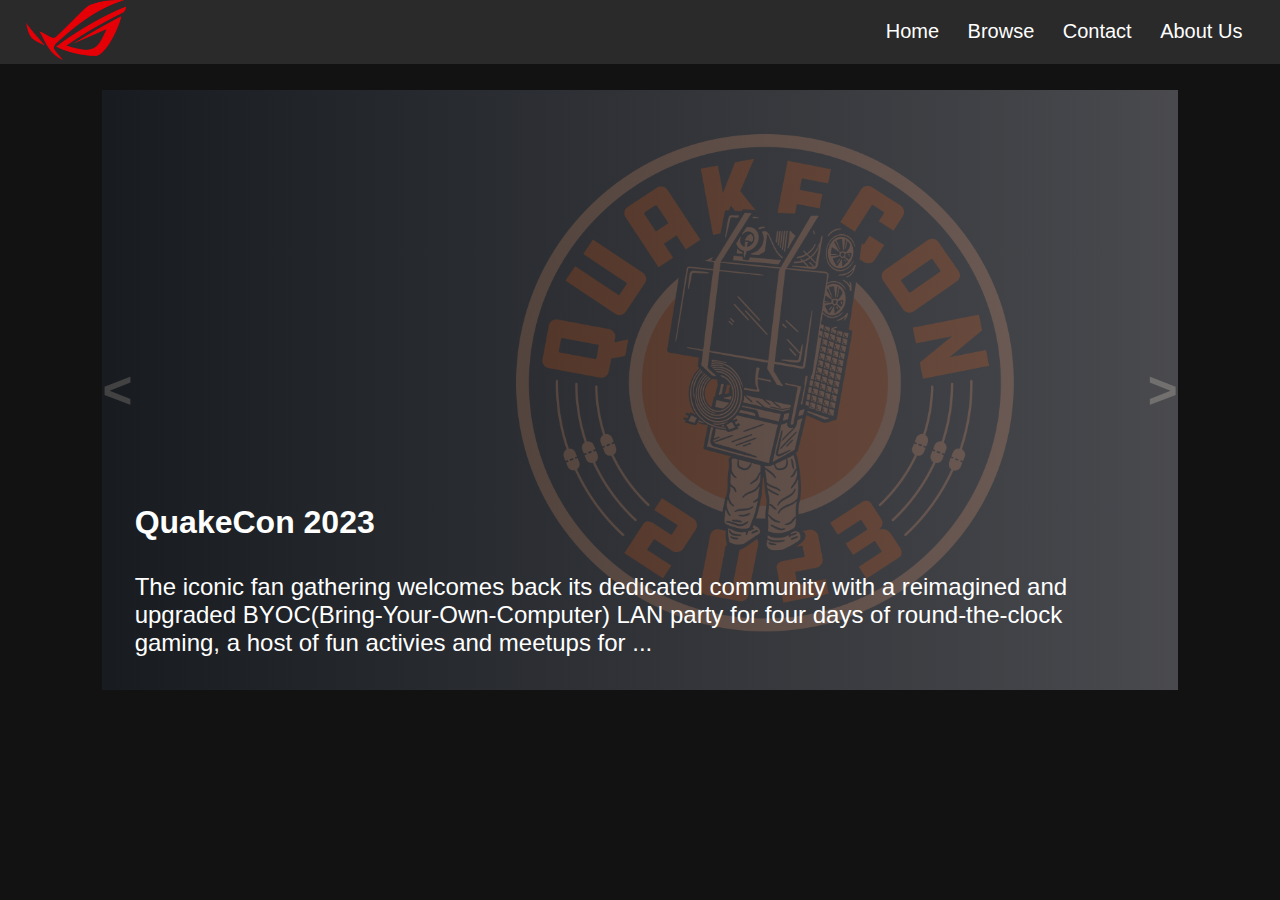
==== index.html @ 569f3f7b "initial commit" ====
<!DOCTYPE html>
<html lang="en">
<head>
    <meta charset="UTF-8">
    <meta name="viewport" content="width=device-width, initial-scale=1.0">
    <title>Game Store</title>
    <link rel="stylesheet" href="styles.css">
</head>
<body>
    <header>
        <div class="navbar">
            <div class="nav-left">
                <img class="logo" src="logo.png" alt="logo">
            </div>
            <div class="nav-links">
                <ul>
                    <li><a href="index.html">Home</a></li>
                    <li><a href="">Browse</a></li>
                    <li><a href="">Contact</a></li>
                    <li><a href="">About Us</a></li>
                </ul>
            </div>
        </div>
    </header>

    <div class="main">
        <div class="main-cover">

            <div class="toggle">
                <h1><</h1>
                <h1>></h1>
            </div>

            <div class="cover-content">
                <h1>QuakeCon 2023</h1>
                <p>The iconic fan gathering welcomes back its 
                    dedicated community with a reimagined and <br>upgraded BYOC(Bring-Your-Own-Computer)
                    LAN party for four days of round-the-clock <br> gaming, a host of 
                    fun activies and meetups for ...
            </div>

            <div class="cover-overlay"></div>
        </div>
    </div>

</body>
</html>
---- styles.css ----
*{
    margin: 0;
    font-family: Arial, Helvetica, sans-serif;
    color: #fff;
}

body{
    background-color: rgb(18, 18, 18) ;
}

/* Navbar */
.navbar{
    display: flex;
    padding: 0% 2%;
    justify-content: space-between;
    align-items: center;
    background-color: #2a2a2a;
}

.nav-links{
    flex: 1;
    text-align: right;
}

.nav-links ul li{
    display: inline-block;
    list-style-type: none;
    font-size: 20px;
    padding: 8px 12px;
    position: relative;
}

.nav-links ul li a{
    text-decoration: none;
}

.nav-links ul li::after{
    content: '';
    width: 0%;
    height: 2px;
    background: #f44336;
    display: block;
    margin: auto;
    transition: 0.4s;
}

.nav-links ul li:hover::after{
    content: '';
    width: 100%;
    height: 2px;
    background: #f44336;
    display: block;
    margin: auto;
}


.nav-links ul li:hover{
    cursor: pointer;
}

.logo{
    height: 60px;
    width: 100px;
}


/* Main Section */

.main{
    padding: 2% 8%;
}

.main-cover{
    background-image: url('QuakeCon.png');
    background-size: cover;
    height: 600px;
    position: relative;
    display: flex;
    align-items:end;
}

.cover-content{
    padding: 3%;
    z-index: 1;
}

.cover-content > h1{
    margin-bottom: 2rem;
}

.cover-content > p{
    font-size: 1.5rem;
}

.toggle{
    position: absolute;
    top: 50%;
    left: 50%;
    transform: translate(-50%, -50%);
    width: 100%;
    display: flex;
    justify-content: space-between;
}

.toggle > h1{
    font-size: 3.2rem;
}

.cover-overlay{
    background: rgb(10,10,10);
    background: linear-gradient(90deg, rgba(10,10,10,1) 0%, rgba(18,18,18,1) 0%, rgba(74,71,71,1) 91%, rgba(80,76,76,1) 100%, rgba(0,212,255,1) 100%);
    height: 100%;
    width: 100%;
    opacity: 80%;
    position: absolute;
}
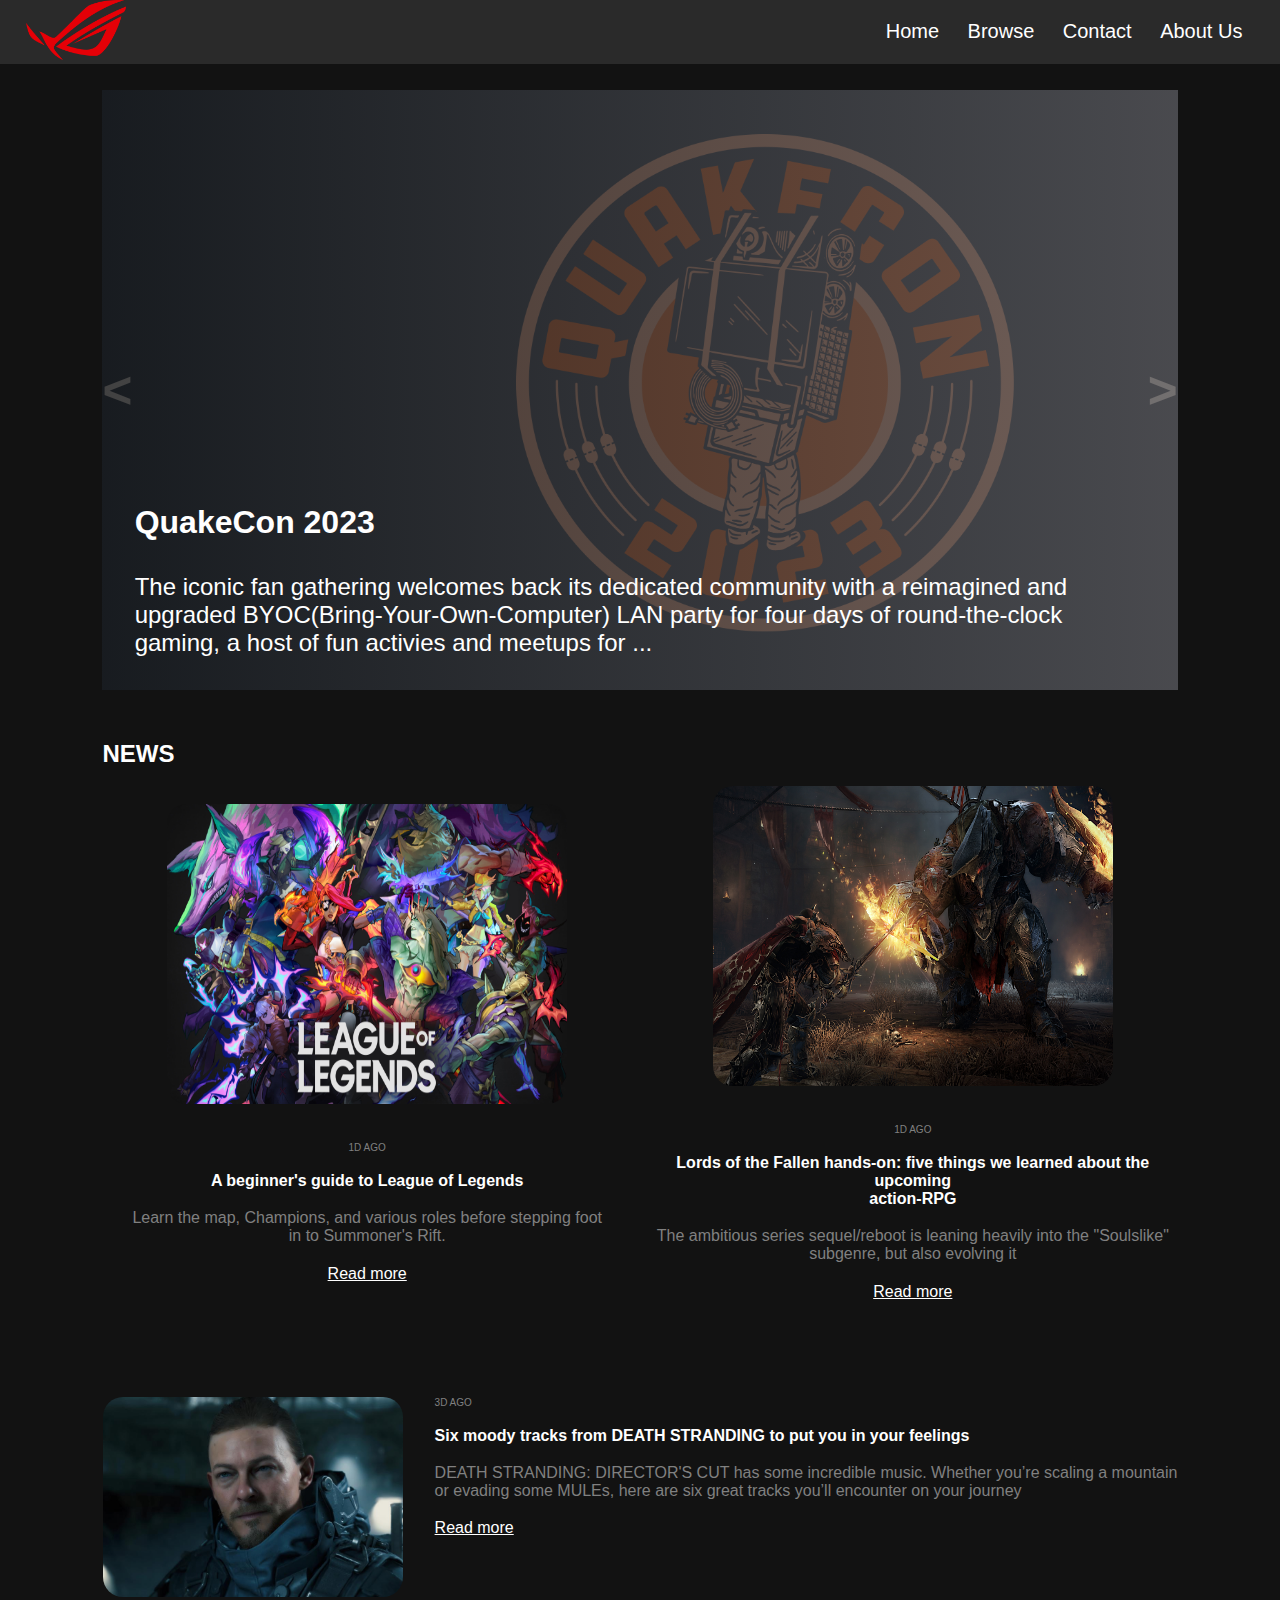
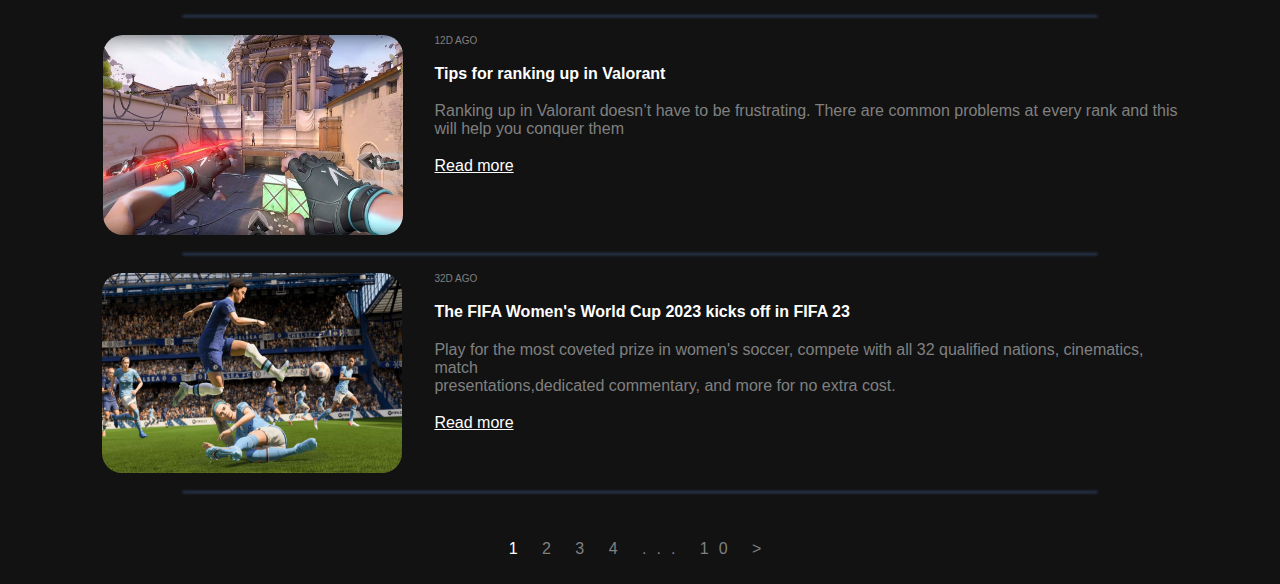
==== commit 2f519814: "updated the home page" ====
--- a/index.html
+++ b/index.html
@@ -24,24 +24,128 @@
     </header>
 
     <div class="main">
-        <div class="main-cover">
+        <!--Cover Profile-->
+        <div class="cover">
+            <div class="main-cover">
+    
+                <div class="toggle">
+                    <h1><</h1>
+                    <h1>></h1>
+                </div>
+    
+                <div class="cover-details">
+                    <h1>QuakeCon 2023</h1>
+                    <p>The iconic fan gathering welcomes back its 
+                        dedicated community with a reimagined and <br>upgraded BYOC(Bring-Your-Own-Computer)
+                        LAN party for four days of round-the-clock <br> gaming, a host of 
+                        fun activies and meetups for ...
+                </div>
+    
+                <div class="cover-overlay"></div>
+            </div>
+        </div><br>
 
-            <div class="toggle">
-                <h1><</h1>
-                <h1>></h1>
+        <h2>NEWS</h2><br>
+
+        <div class="content">
+            <div class="news">
+
+                <div class="headlines">
+                    <div class="news-content">
+                        <img class="news-image"  src="lol.jpg" alt="league of legends" usemap="#newsmap1" height="300px" width="400px">
+                        <map name="newsmap1">
+                            <area shape="rect" coords="0, 0, 600, 400" alt="game" href="https://riftfeed.gg/guides/beginners-guide-to-lol" target="_new">
+                        </map>
+                        <p style="font-size: 10px; color:gray;">1D AGO</p>
+                        <p style="font-weight: bold;">A beginner's guide to League of Legends</p>
+                        <p style="color:gray;">Learn the map, Champions, and various roles
+                            before stepping foot<br>in to Summoner's Rift.
+                        </p>
+                        <p class="more"><u>Read more</u></p>
+                    </div>
+        
+                    <div class="news-content">
+                        <img class="news-image" src="lords.jpg" alt="lords of the fallen" usemap="#newsmap2" height="300px" width="400px">
+                        <map name="newsmap2">
+                            <area shape="rect" coords="0, 0, 600, 400" alt="game" href="https://store.epicgames.com/en-US/news/lords-of-the-fallen-hands-on-five-things-we-learned-about-the-upcoming-action-rpg" target="_new">
+                        </map>
+                        <p style="font-size: 10px; color:gray;">1D AGO</p>
+                        <p style="font-weight: bold;">Lords of the Fallen hands-on: five things
+                        we learned about the upcoming<br> action-RPG</p>
+                        <p style="color:gray;">The ambitious series sequel/reboot is 
+                            leaning heavily into the "Soulslike" subgenre, but also 
+                            evolving it
+                        </p>
+                        <p class="more"><u>Read more</u></p>
+                    </div>    
+                </div>
+
+                <div class="other-news">
+                    <div class="other-content">
+                        <img class="other-image" src="death.jpg" alt="lords of the fallen" usemap="#newsmap3" height="200px" width="300px">
+                        <map name="newsmap3">
+                            <area shape="rect" coords="0, 0, 600, 400" alt="game" href="https://store.epicgames.com/en-US/news/six-moody-tracks-from-death-stranding-to-put-you-in-your-feelings" target="_new">
+                        </map>
+                        <div class="other-details">
+                            <p style="font-size: 10px; color:gray;">3D AGO</p>
+                            <p style="font-weight: bold;">Six moody tracks from DEATH STRANDING to put you in your
+                                feelings
+                            <p style="color:gray;">DEATH STRANDING: DIRECTOR'S CUT has some incredible music. 
+                                Whether you’re scaling a mountain<br>or evading some MULEs, here are six great tracks 
+                                you’ll encounter on your journey
+                            </p>
+                            <p class="more"><u>Read more</u></p>
+                        </div>
+                    </div>   
+
+                    <hr>
+                    <div class="other-content">
+                        <img class="other-image" src="valorant.jpg" alt="lords of the fallen" usemap="#newsmap4" height="200px" width="300px">
+                        <map name="newsmap4">
+                            <area shape="rect" coords="0, 0, 600, 400" alt="game" href="https://store.epicgames.com/en-US/news/tips-for-ranking-up-in-valorant" target="_new">
+                        </map>
+                        <div class="other-details">
+                            <p style="font-size: 10px; color:gray;">12D AGO</p>
+                            <p style="font-weight: bold;">Tips for ranking up in Valorant</p>
+                            <p style="color:gray;">Ranking up in Valorant doesn’t have to be frustrating. There are common problems at every rank and this <br>will help you conquer them
+                            </p>
+                            <p class="more"><u>Read more</u></p>
+                        </div>
+                    </div>   
+
+                    <hr>
+                    <div class="other-content">
+                        <img class="other-image" src="fifa.jpg" alt="lords of the fallen" usemap="#newsmap5" height="200px" width="300px">
+                        <map name="newsmap5">
+                            <area shape="rect" coords="0, 0, 600, 400" alt="game" href="https://store.epicgames.com/en-US/news/the-fifa-womens-world-cup-2023-kicks-off-in-fifa-23" target="_new">
+                        </map>
+                        <div class="other-details">
+                            <p style="font-size: 10px; color:gray;">32D AGO</p>
+                            <p style="font-weight: bold;">The FIFA Women's World Cup 2023 kicks off in FIFA 23
+                            <p style="color:gray;">Play for the most coveted prize in women's soccer, compete
+                                with all 32 qualified nations, cinematics, match <br> presentations,dedicated
+                                commentary, and more for no extra cost.
+                            </p>
+                            <p class="more"><u>Read more</u></p>
+                        </div>
+                    </div>   
+
+                    <hr>
+                </div>
+
+               
             </div>
 
-            <div class="cover-content">
-                <h1>QuakeCon 2023</h1>
-                <p>The iconic fan gathering welcomes back its 
-                    dedicated community with a reimagined and <br>upgraded BYOC(Bring-Your-Own-Computer)
-                    LAN party for four days of round-the-clock <br> gaming, a host of 
-                    fun activies and meetups for ...
+            <div class="next-page">
+                <p>1  <span class="greyed-out"> 2 3 4  ... 10 > </span></p>
             </div>
-
-            <div class="cover-overlay"></div>
         </div>
     </div>
 
+    <footer>
+        
+    </footer>
+
+
 </body>
 </html>--- a/styles.css
+++ b/styles.css
@@ -70,6 +70,10 @@
     padding: 2% 8%;
 }
 
+.cover{
+    margin-bottom: 2rem;
+}
+
 .main-cover{
     background-image: url('QuakeCon.png');
     background-size: cover;
@@ -79,16 +83,16 @@
     align-items:end;
 }
 
-.cover-content{
+.cover-details{
     padding: 3%;
     z-index: 1;
 }
 
-.cover-content > h1{
+.cover-details > h1{
     margin-bottom: 2rem;
 }
 
-.cover-content > p{
+.cover-details > p{
     font-size: 1.5rem;
 }
 
@@ -115,8 +119,89 @@
     position: absolute;
 }
 
-
-
-
-
-
+/*News*/
+.news{
+    display: flex;
+    flex-direction: column;
+    gap: 5rem;
+}
+
+.headlines{
+    display: flex;
+    gap: 1rem;
+}
+
+.news-content{
+    display: flex;
+    flex-direction: column;
+    gap: 1.2rem;
+    justify-content: center;
+    align-items: center;
+    width: 50%;
+    border-radius: 20px;
+    text-align: center;
+}
+
+.news-content > .more:hover{
+  cursor: pointer;
+}
+
+.news-content > .more{
+    margin-bottom: 1rem;
+}
+
+.news-image{
+    border-radius: 20px;
+}
+
+
+.content > .next-page{
+    text-align: center;
+    margin-top: 3rem;
+    letter-spacing: 10px;
+}
+
+.content > .next-page:hover{
+   cursor: pointer;
+}
+
+.other-news{
+    display: flex;
+    flex-direction: column;
+    gap: 1.2rem;
+    justify-content: center;
+    align-items: center;
+}
+
+.other-image{
+    border-radius: 20px;
+}
+
+.other-content{
+    display: flex;
+    gap: 1rem;
+}
+
+.other-details{
+    display: flex;
+    flex-direction: column;
+    gap: 1.2rem;
+}
+
+
+.greyed-out{
+    color: grey;
+}
+
+.greyed-out:hover{
+    color: white;
+}
+
+
+hr {
+    border: none;
+    height: 0px;
+    width: 85%;
+    box-shadow: 0 0.1px 3px 0.4px cornflowerblue;
+  }
+
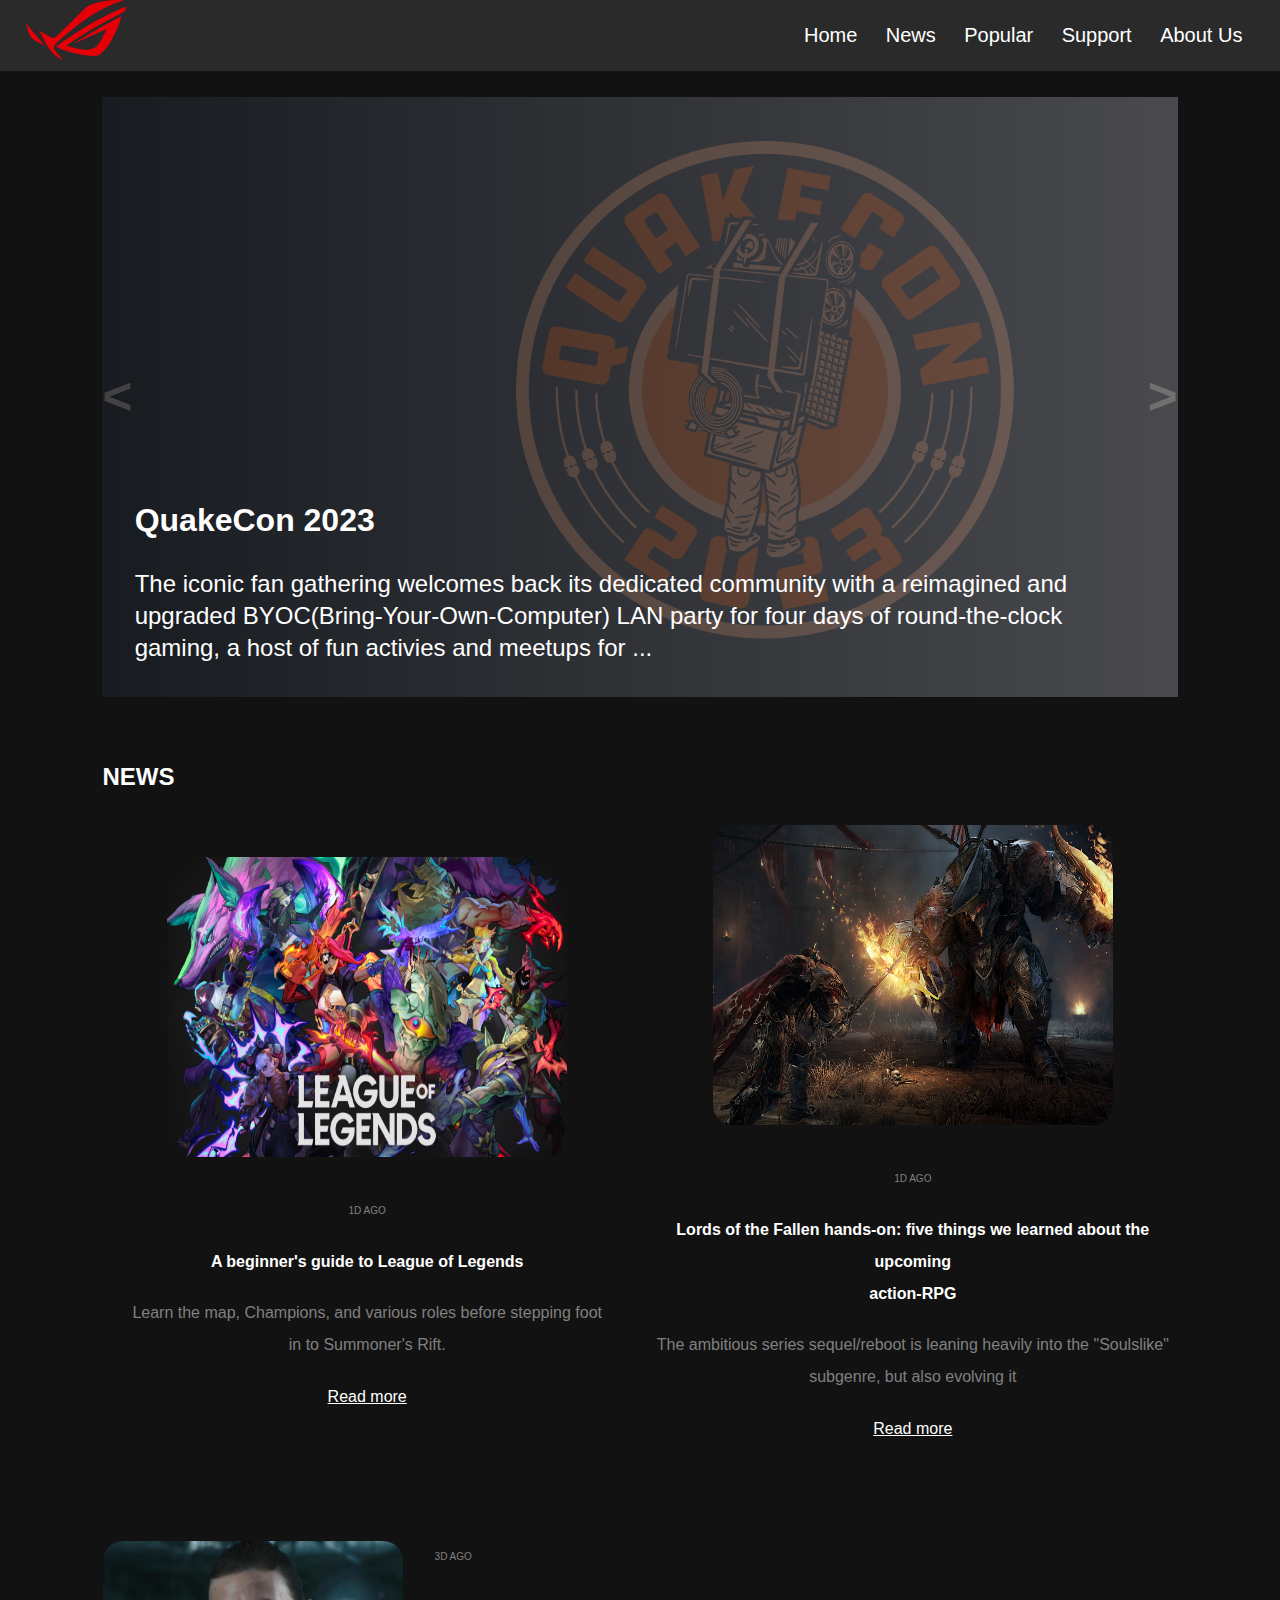
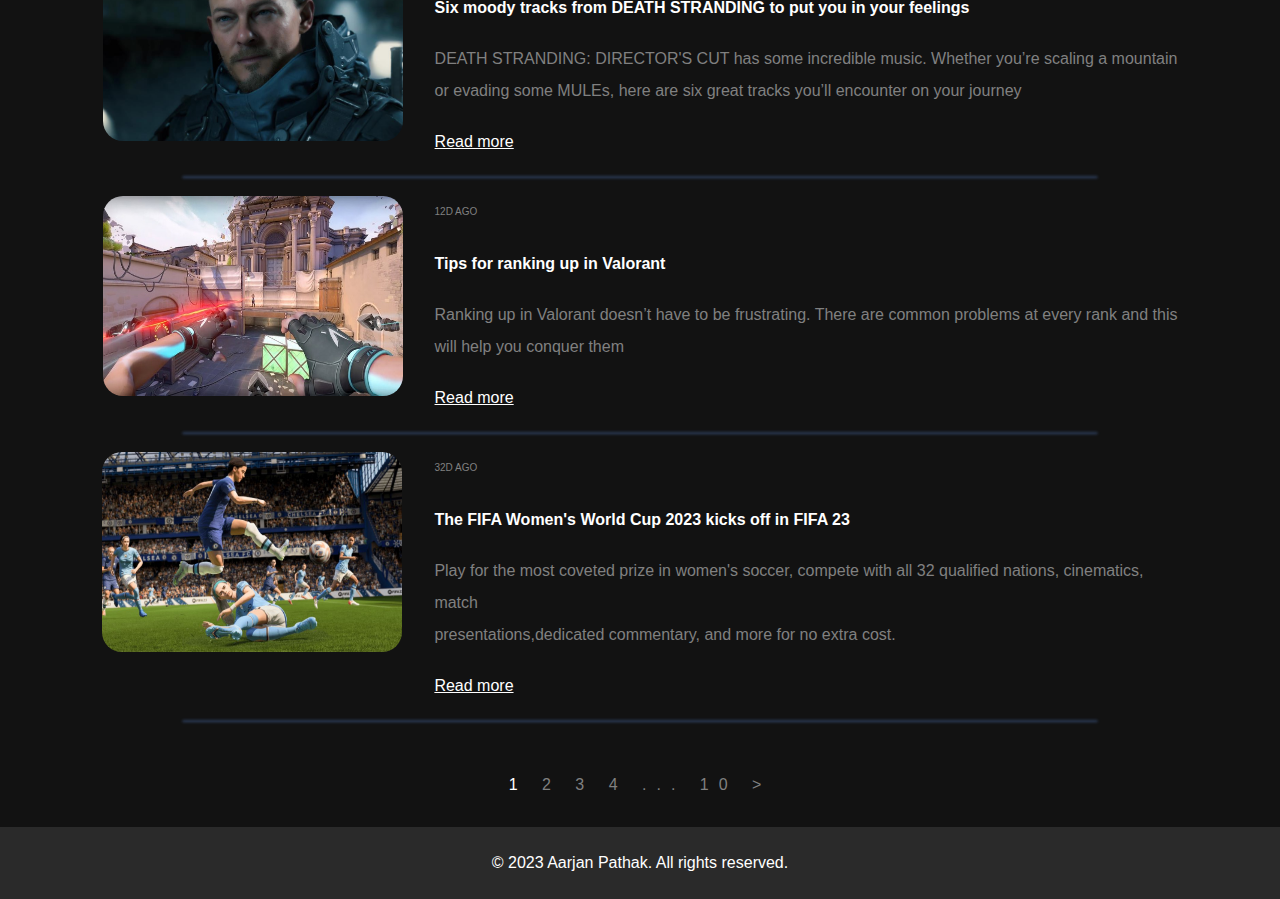
==== commit 8a83c659: "media queries" ====
--- a/index.html
+++ b/index.html
@@ -5,19 +5,30 @@
     <meta name="viewport" content="width=device-width, initial-scale=1.0">
     <title>Game Store</title>
     <link rel="stylesheet" href="styles.css">
+    <link rel="preconnect" href="https://fonts.googleapis.com">
+    <link rel="preconnect" href="https://fonts.gstatic.com" crossorigin>
+    <link href="https://fonts.googleapis.com/css2?family=Inter:wght@300;500&family=Shantell+Sans:wght@300&family=Tilt+Warp&display=swap" rel="stylesheet">
+    <style>
+        footer {
+        background-color: #2a2a2a;
+        padding: 20px;
+        text-align: center;
+        }
+    </style>
 </head>
 <body>
     <header>
         <div class="navbar">
             <div class="nav-left">
-                <img class="logo" src="logo.png" alt="logo">
+                <img class="logo" src="./assets/logo.png" alt="logo">
             </div>
             <div class="nav-links">
                 <ul>
-                    <li><a href="index.html">Home</a></li>
-                    <li><a href="">Browse</a></li>
-                    <li><a href="">Contact</a></li>
-                    <li><a href="">About Us</a></li>
+                    <li><a href="browse.html">Home</a></li>
+                    <li><a href="index.html">News</a></li>
+                    <li><a href="upcomings.html">Popular</a></li>
+                    <li><a href="support.html">Support</a></li>
+                    <li><a href="about.html">About Us</a></li>
                 </ul>
             </div>
         </div>
@@ -49,10 +60,9 @@
 
         <div class="content">
             <div class="news">
-
                 <div class="headlines">
                     <div class="news-content">
-                        <img class="news-image"  src="lol.jpg" alt="league of legends" usemap="#newsmap1" height="300px" width="400px">
+                        <img class="news-image"  src="./assets/lol.jpg" alt="league of legends" usemap="#newsmap1" height="300px" width="400px">
                         <map name="newsmap1">
                             <area shape="rect" coords="0, 0, 600, 400" alt="game" href="https://riftfeed.gg/guides/beginners-guide-to-lol" target="_new">
                         </map>
@@ -65,7 +75,7 @@
                     </div>
         
                     <div class="news-content">
-                        <img class="news-image" src="lords.jpg" alt="lords of the fallen" usemap="#newsmap2" height="300px" width="400px">
+                        <img class="news-image" src="./assets/lords.jpg" alt="lords of the fallen" usemap="#newsmap2" height="300px" width="400px">
                         <map name="newsmap2">
                             <area shape="rect" coords="0, 0, 600, 400" alt="game" href="https://store.epicgames.com/en-US/news/lords-of-the-fallen-hands-on-five-things-we-learned-about-the-upcoming-action-rpg" target="_new">
                         </map>
@@ -82,7 +92,7 @@
 
                 <div class="other-news">
                     <div class="other-content">
-                        <img class="other-image" src="death.jpg" alt="lords of the fallen" usemap="#newsmap3" height="200px" width="300px">
+                        <img class="other-image" src="./assets/death.jpg" alt="lords of the fallen" usemap="#newsmap3" height="200px" width="300px">
                         <map name="newsmap3">
                             <area shape="rect" coords="0, 0, 600, 400" alt="game" href="https://store.epicgames.com/en-US/news/six-moody-tracks-from-death-stranding-to-put-you-in-your-feelings" target="_new">
                         </map>
@@ -100,7 +110,7 @@
 
                     <hr>
                     <div class="other-content">
-                        <img class="other-image" src="valorant.jpg" alt="lords of the fallen" usemap="#newsmap4" height="200px" width="300px">
+                        <img class="other-image" src="./assets/valorant.jpg" alt="lords of the fallen" usemap="#newsmap4" height="200px" width="300px">
                         <map name="newsmap4">
                             <area shape="rect" coords="0, 0, 600, 400" alt="game" href="https://store.epicgames.com/en-US/news/tips-for-ranking-up-in-valorant" target="_new">
                         </map>
@@ -115,7 +125,7 @@
 
                     <hr>
                     <div class="other-content">
-                        <img class="other-image" src="fifa.jpg" alt="lords of the fallen" usemap="#newsmap5" height="200px" width="300px">
+                        <img class="other-image" src="./assets/fifa.jpg" alt="lords of the fallen" usemap="#newsmap5" height="200px" width="300px">
                         <map name="newsmap5">
                             <area shape="rect" coords="0, 0, 600, 400" alt="game" href="https://store.epicgames.com/en-US/news/the-fifa-womens-world-cup-2023-kicks-off-in-fifa-23" target="_new">
                         </map>
@@ -141,11 +151,8 @@
             </div>
         </div>
     </div>
-
     <footer>
-        
+        <p>&copy; 2023 Aarjan Pathak. All rights reserved.</p>
     </footer>
-
-
 </body>
 </html>--- a/styles.css
+++ b/styles.css
@@ -1,11 +1,12 @@
 *{
     margin: 0;
     font-family: Arial, Helvetica, sans-serif;
-    color: #fff;
+    color: #fff
 }
 
 body{
     background-color: rgb(18, 18, 18) ;
+    line-height: 2rem;
 }
 
 /* Navbar */
@@ -67,6 +68,7 @@
 /* Main Section */
 
 .main{
+    height: 100%;
     padding: 2% 8%;
 }
 
@@ -75,7 +77,7 @@
 }
 
 .main-cover{
-    background-image: url('QuakeCon.png');
+    background-image: url('/assets/QuakeCon.png');
     background-size: cover;
     height: 600px;
     position: relative;
@@ -205,3 +207,396 @@
     box-shadow: 0 0.1px 3px 0.4px cornflowerblue;
   }
 
+
+  /*BROWSE PAGE*/
+
+.search{
+    width: 100%;
+    display: flex;
+    justify-content:right;
+}
+
+
+.search-container{
+    width: 50%;
+    display: flex;
+    justify-content: center;
+    gap: 1rem;
+}
+
+#search{
+    border: none;
+    padding: 8px;
+    border-radius: 10px;
+    width: 60%;
+    outline: none;
+    background-color: #2A2A2A;
+}
+
+#search-button{
+    background-color: #E82323;  
+    border: none;
+    border-radius: 5px;
+    padding: 8px 12px;
+    transition: background-color 0.3 ease;
+}
+
+#search-button:hover{
+    cursor: pointer;
+    background-color: #B30F0F;
+}
+
+.genres{
+    margin-top: 1.5rem;
+    display: flex;
+    flex-direction: column;
+    gap: 1.2rem;
+}
+
+.genres-upper{
+    display: flex;
+    justify-content: space-between;
+}
+
+.genres-lower{
+    display: flex;
+    justify-content: space-evenly;
+    flex-wrap: wrap;
+}
+
+.genre-box{
+    display: flex;
+    flex-direction: column;
+    justify-content: center;
+    align-items: center;
+    border: 2px solid black;
+    border-radius: 10px;
+    padding: 8px;
+    transition: 0.8s ease-out;
+}
+
+.genre-box:hover{
+    background-color: #565555;
+    cursor: pointer;
+}
+
+.genre-image{
+    height: 150px;
+    width: 250px;
+}
+
+.genres-next{
+    display: flex;
+    gap: 10px;
+}
+
+.genres-next >button{
+    height: 40px;
+    width: 40px;
+    border: none;
+    background-color: #2A2A2A;
+    border-radius: 50%;
+    font-size: 1.2rem;
+    font-weight: bold;
+}
+
+.genres-next >button:hover{
+    background-color: #565555;
+    cursor: pointer;
+}
+
+/*Games Library */
+.game-library{
+    margin-top: 5rem;
+    display: flex;
+    flex-direction: column;
+    gap: 1.5rem;
+}
+
+.heading{
+    display: flex;
+}
+
+.showing{
+    width: 80%;
+}
+
+.game-content{
+    display: grid;
+    grid-template-columns: 75%  5% 20%;
+}
+
+.games{
+    display: flex;
+    justify-content: space-evenly;
+    flex-wrap: wrap;
+}
+
+
+.game-box{
+    display: flex;
+    flex-direction: column;
+    justify-content: center;
+    align-items: center;
+    border: none;
+    gap: 1.2rem;
+    margin-bottom: 3rem;
+}
+
+.game-image{
+    border-radius: 30px;
+    height: 150px;
+    width: 250px;
+    transition: transform 300ms;
+}
+
+.game-image:hover{
+    cursor: pointer;
+    transform: scale(1.3);
+    opacity: 1;
+}
+
+.game-name{
+    margin-bottom: 1rem;
+    font-size: 1.2rem;
+}
+
+.filters{
+    height: 100%;
+}
+
+form{
+    display: flex;
+    flex-direction: column;
+    gap: 1.5rem;
+    justify-content: center;
+    align-items: center;
+}
+
+form > .keywords{
+    width: 100%;
+    height: 2rem;
+    border: none;
+    border-radius: 5px;
+    background-color: #2A2A2A;
+    outline: none;
+    text-align: center;
+    height: 40px;
+}
+
+select{
+    width: 100%;
+    height: 2rem;
+    border: none;
+    border-radius: 5px;
+    background-color: #2A2A2A;
+    outline: none;
+    text-align: center;
+    font-size: 1rem;
+}
+
+select:hover{
+    cursor: pointer;
+}
+
+.line{
+    border: none;
+    height: 0px;
+    width: 100%;
+    box-shadow: 0 0.1px 1px 0.4px #565555;
+}
+
+.keywords-search{
+    width: 100%;
+    height: 2rem;
+    border: none;
+    border-radius: 5px;
+    background-color: #E82323;
+    outline: none;
+    text-align: center;
+    height: 40px;
+    padding: 8px 12px;
+    transition: background-color 0.3 ease;
+    font-size: 1rem;
+}
+
+.keywords-search:hover{
+    cursor: pointer;
+    background-color: #B30F0F;
+}
+
+.game-next{
+    width: 75%;
+    display: flex;
+    justify-content: space-between;
+}
+
+.game-next >button{
+    height: 40px;
+    width: 40px;
+    border: none;
+    background-color: #2A2A2A;
+    border-radius: 50%;
+    font-size: 1.2rem;
+    font-weight: bold;
+}
+
+.game-next >button:hover{
+    background-color: #565555;
+    cursor: pointer;
+}
+
+
+/*Upcoming Games Table */
+table {
+    border-collapse: collapse;
+    margin: 0;
+    padding: 0;
+    width: 100%;
+    table-layout: fixed;
+  }
+  
+  table caption {
+    font-size: 1.5em;
+    margin: .5em 0 .75em;
+  }
+  
+  table tr {
+    background-color: #2A2A2A;
+    border: 1px solid #ddd;
+    padding: .35em;
+  }
+  
+  table th,
+  table td {
+    padding: .625em;
+    text-align: center;
+  }
+  
+  table th {
+    font-size: .85em;
+    font-weight: 900;
+    background-color: #565555;
+    letter-spacing: .1em;
+    text-transform: uppercase;
+  }
+
+
+.popular-next{
+    margin-top: 1rem;
+    width: 100%;
+    display: flex;
+    justify-content: space-between;
+}
+
+.popular-next >button{
+    height: 40px;
+    width: 40px;
+    border: none;
+    background-color: #2A2A2A;
+    border-radius: 50%;
+    font-size: 1.2rem;
+    font-weight: bold;
+}
+
+.popular-next >button:hover{
+    background-color: #565555;
+    cursor: pointer;
+}
+
+
+/*Support Page */
+
+.support-section {
+    max-width: 800px;
+    margin: 20px auto;
+    padding: 20px;
+    border: 1px solid #ddd;
+    border-radius: 5px;
+}
+
+.support-form {
+    display: flex;
+    flex-direction: column;
+    gap: 10px;
+}
+
+
+.support-form >input{
+    padding: 8px;
+    border: 1px solid #ccc;
+    border-radius: 5px;
+    outline: none;
+    background-color: #2A2A2A;
+}
+
+#message{
+    padding: 8px;
+    border: 1px solid #ccc;
+    border-radius: 5px;
+    outline: none;
+    background-color: #2A2A2A;
+}
+
+
+.support-form >button {
+    background-color: #E82323;
+    color: #fff;
+    padding: 10px;
+    border-radius: 5px;
+    cursor: pointer;
+}
+
+
+/*Media Queries*/
+@media screen and (max-width: 600px) {
+    table {
+      border: 0;
+    }
+  
+    table caption {
+      font-size: 1.3em;
+    }
+    
+    table thead {
+      border: none;
+      clip: rect(0 0 0 0);
+      height: 1px;
+      margin: -1px;
+      overflow: hidden;
+      padding: 0;
+      position: absolute;
+      width: 1px;
+    }
+    
+    table tr {
+      border-bottom: 3px solid #ddd;
+      display: block;
+      margin-bottom: .625em;
+    }
+    
+    table td {
+      border-bottom: 1px solid #ddd;
+      display: block;
+      font-size: .8em;
+      text-align: right;
+    }
+    
+    table td::before {
+      content: attr(data-label);
+      float: left;
+      font-weight: bold;
+      text-transform: uppercase;
+    }
+    
+    table td:last-child {
+      border-bottom: 0;
+    }
+
+    footer {
+        padding: 10px;
+    }
+
+  }
+
+  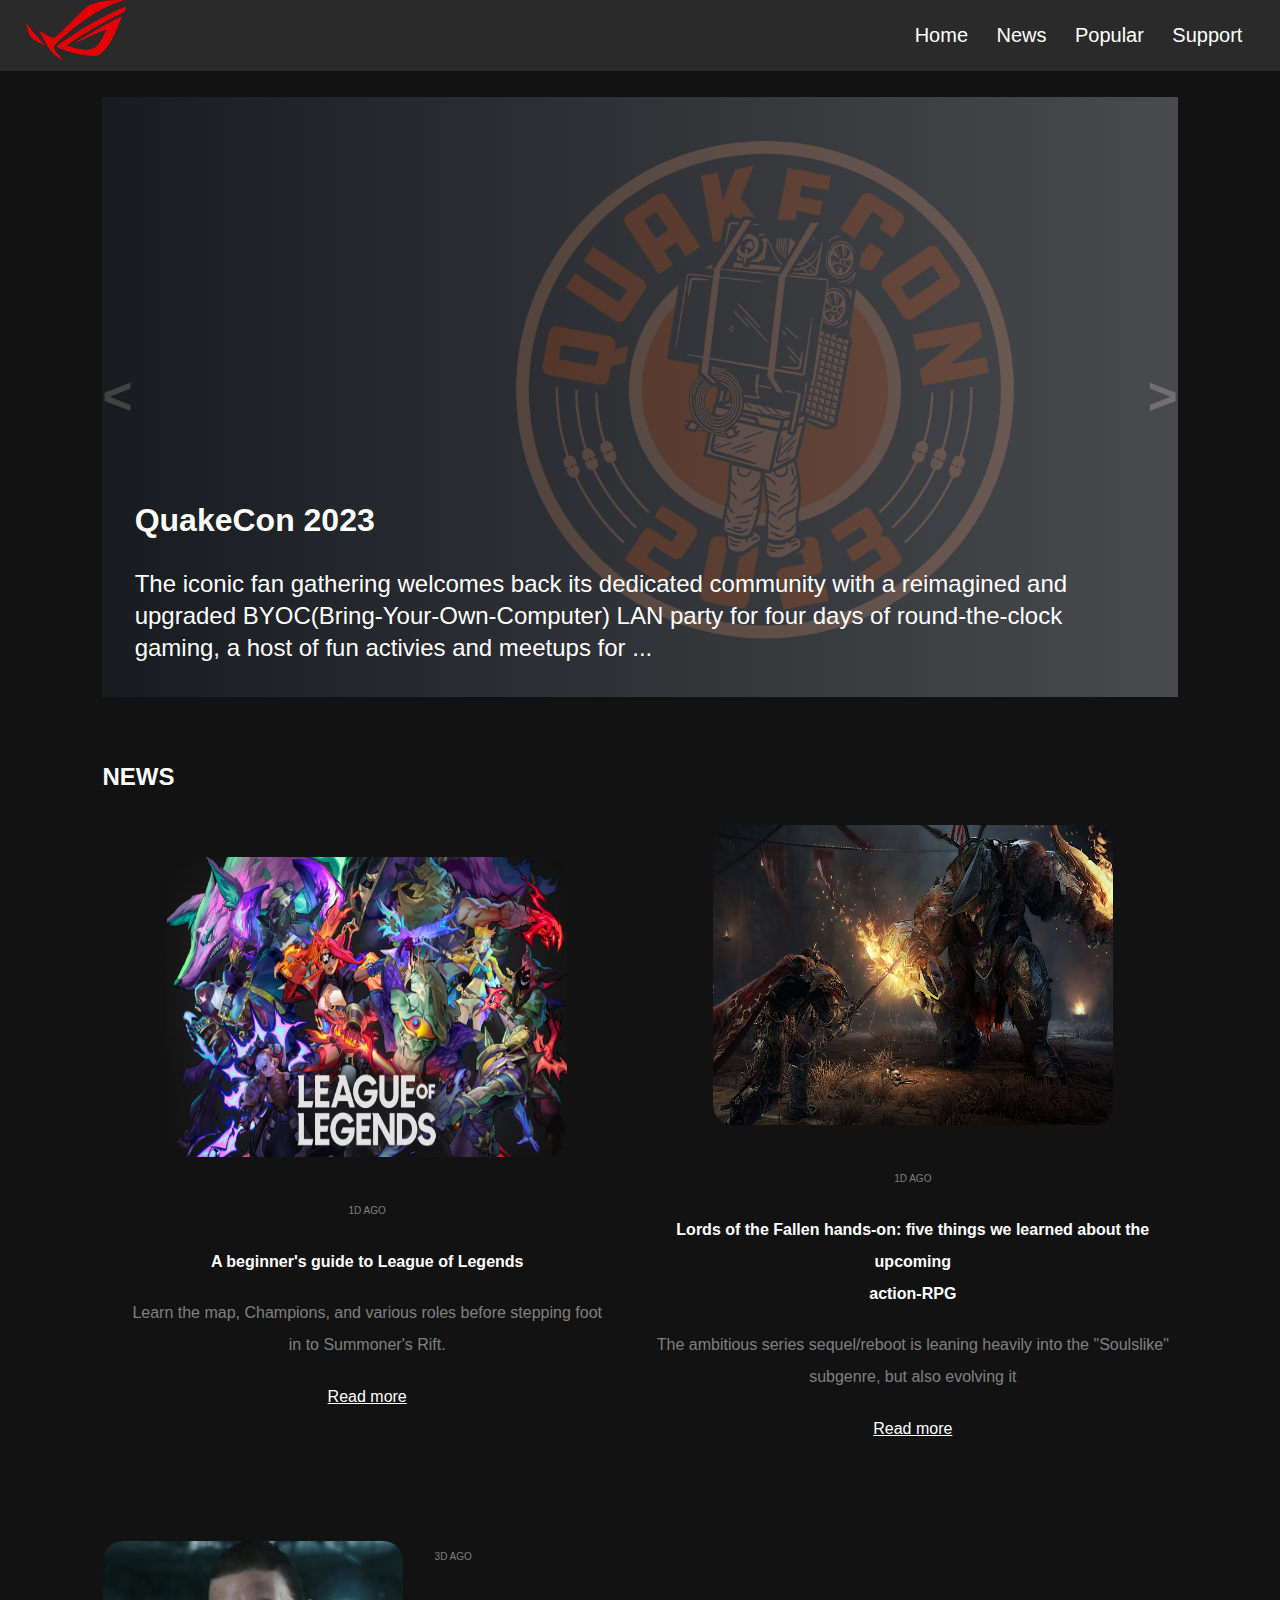
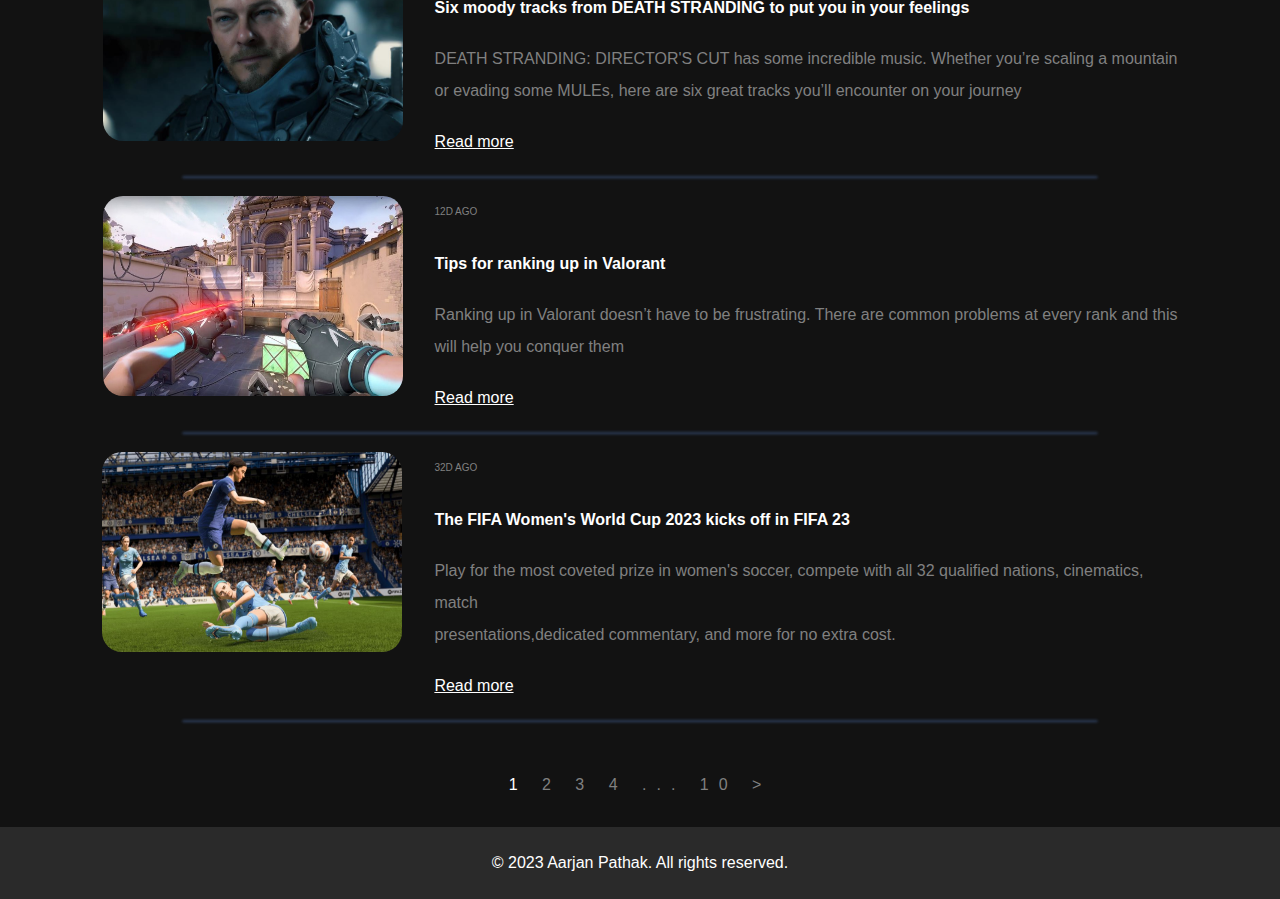
==== commit 7725ae7f: "media queries" ====
--- a/index.html
+++ b/index.html
@@ -4,6 +4,7 @@
     <meta charset="UTF-8">
     <meta name="viewport" content="width=device-width, initial-scale=1.0">
     <title>Game Store</title>
+    <link rel="stylesheet" href="https://fonts.googleapis.com/css2?family=Material+Symbols+Outlined:opsz,wght,FILL,GRAD@48,400,0,0" />
     <link rel="stylesheet" href="styles.css">
     <link rel="preconnect" href="https://fonts.googleapis.com">
     <link rel="preconnect" href="https://fonts.gstatic.com" crossorigin>
@@ -28,8 +29,10 @@
                     <li><a href="index.html">News</a></li>
                     <li><a href="upcomings.html">Popular</a></li>
                     <li><a href="support.html">Support</a></li>
-                    <li><a href="about.html">About Us</a></li>
                 </ul>
+                <span class="material-symbols-outlined">
+                    menu
+                </span>
             </div>
         </div>
     </header>
--- a/styles.css
+++ b/styles.css
@@ -546,10 +546,13 @@
     border-radius: 5px;
     cursor: pointer;
 }
+.nav-links > span{
+    display: none;
+}
 
 
 /*Media Queries*/
-@media screen and (max-width: 600px) {
+@media screen and (max-width: 700px) {
     table {
       border: 0;
     }
@@ -597,6 +600,15 @@
         padding: 10px;
     }
 
+    .nav-links ul{
+        display: none;   
+    }
+
+    .nav-links span{
+        display: block;
+        cursor: pointer;
+    }
+    
   }
 
   